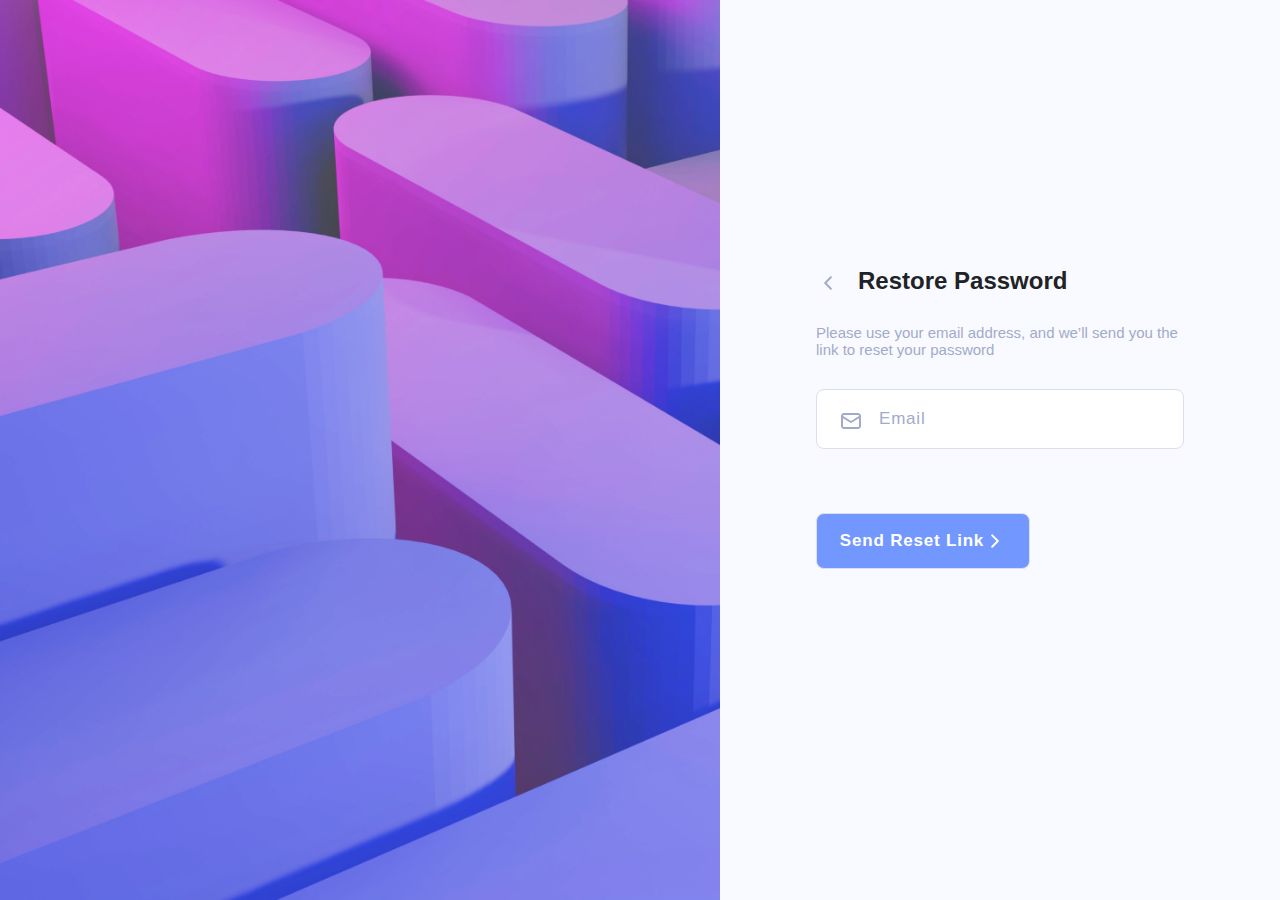
==== views/restore-password.html @ 3a121555 "feat: implement password reset page" ====
<!DOCTYPE html>
<html lang="en">
<head>
    <meta charset="UTF-8">
    <meta http-equiv="X-UA-Compatible" content="IE=edge">
    <meta name="viewport" content="width=device-width, initial-scale=1.0">
    <link rel="stylesheet" href="../styles/index.css">
    <link rel="stylesheet" href="../styles/restore-password.css">
    <title>Document</title>
</head>
<body>
    <div class="wrapper">
        <div class="background-img"></div>
        <div class="auth-area">
            <div class="auth-area__wrapper">
                <div class="header-wrapper">
                <a href="#"><img src="../assets/angle-left.svg" alt=""></a>
                <h2>
                    Restore password
                </h2>
            </div>
            <p class="restore-note">Please use your email address, and we’ll 
                send you the link to reset your password
            </p>
                <form class="auth-area__form">
                    <input type="email" name="email" id="email" placeholder="Email">
                    <input type="submit" id="image-button" value="Send Reset Link"></input>
                </form>
            </div>
        </div>
    </div>
</body>
</html>
---- styles/index.css ----
html {
    font-family: 'Poppins', sans-serif;
}

body {
    margin: 0;
    padding: 0;
}

p {
    color: #A1ABC9;
}

.wrapper {
    height: 100vh;
    display: flex;
}

.auth-area {
    flex: 1 0 560px;
    background-color: #F9FAFF;
}

.auth-area__wrapper {
    margin: 0 auto;
    width: 368px;
    margin-top: 168px;
}

.background-img {
    flex: 0 1 1360px;
    background-image: url(../assets/bg.png);
    background-size: auto 100%;
    background-repeat: no-repeat;
}

h2 {
    font-size: 24px;
    color: #202225;
    text-transform: capitalize;
    line-height: 110%;
    margin-bottom: 40px;
}

.auth-area__form {
    display: flex;
    flex-direction: column;
}

.auth-area__form input {
    height: 56px;
    color: #A1ABC9;
    border: 1px solid #DCE0EC;
    border-radius: 8px;
    font-size: 17px;
    margin-bottom: 37px;
    background-color: white;
}

.auth-area__form input[type=submit] {
    margin-top: 23px;
    width: 140px;
    color: white;
    font-weight: 600;
    align-items: center;
    text-transform: capitalize;
    background: #7297FF url('../assets/angle-right.svg') no-repeat center right 22px;
    padding-left: 0px;
    padding-right: 22px;
}

::placeholder {
    color: #A1ABC9;
    text-transform: capitalize;
}

.auth-area__password img {
    margin-left: -50px;
    padding-top: 11px;
    margin-bottom: -6px;
} 

@media (max-width: 430px) {
    .auth-area__form {
        width: 256px;
    }

    .auth-area__wrapper {
        width: 256px;
    }
}

@media (max-width: 590px) {
    .auth-area__wrapper {
        margin-top: 35px;
        height: 100vh;
    }

    .auth-area input[type=submit] {
        height: 48px;
        margin-top: 7px;
        width: 125px;
    }

    .auth-area__form input {
        height: 40px;
        margin-bottom: 20px;
        background-color: white;
        padding-left: 47px;
        letter-spacing: 0px;
        font-size: 15px;
    }

    .auth-area__password img {
        margin-left: -40px;
    }

    h2 {
        font-size: 20px;
        margin-bottom: 29px;
    }

    .wrapper {
        flex-direction: column;
    }

    .background-img {
        background-size: 100%;
    }

    .auth-area {
        position: absolute;
        left: 0;
        right: 0;
        top: 74px;
        border-radius: 25px;
    }
}
---- styles/restore-password.css ----
input#email {
    background: url(../assets/email.svg) no-repeat scroll 22px 19px;
    background-color: white;
}

input {
    padding-left: 62px;
    letter-spacing: 0.8px;
} 

.header-wrapper {
    display: flex;
    align-items: center;
}

.auth-area__wrapper {
    margin-top: 236px;
}

h2 {
    padding-top: 12px;
    padding-left: 18px;
}

.restore-note {
    font-size: 15px;
    margin-top: -10px;
}

.auth-area__form {
    margin-top: 31px;
}

.auth-area__form input[type=submit] {
    margin-top: 27px;
    width: 214px;
    font-weight: 600;
}

@media (max-width: 590px) {
    input#email {
        background: url(../assets/email.svg) no-repeat scroll 15px 10px;
        background-color: white;
    }

    .auth-area__wrapper {
        margin-top: 10px;
        height: 100vh;
    }

    .auth-area__form {
        margin-top: 20px;
    }

    .restore-note {
        margin-top: -3px;
        line-height: 20px;
        width: 251px;
    }
    
    .auth-area__form input[type=submit] {
        margin-top: 10px;
        width: 201px;
    }
}
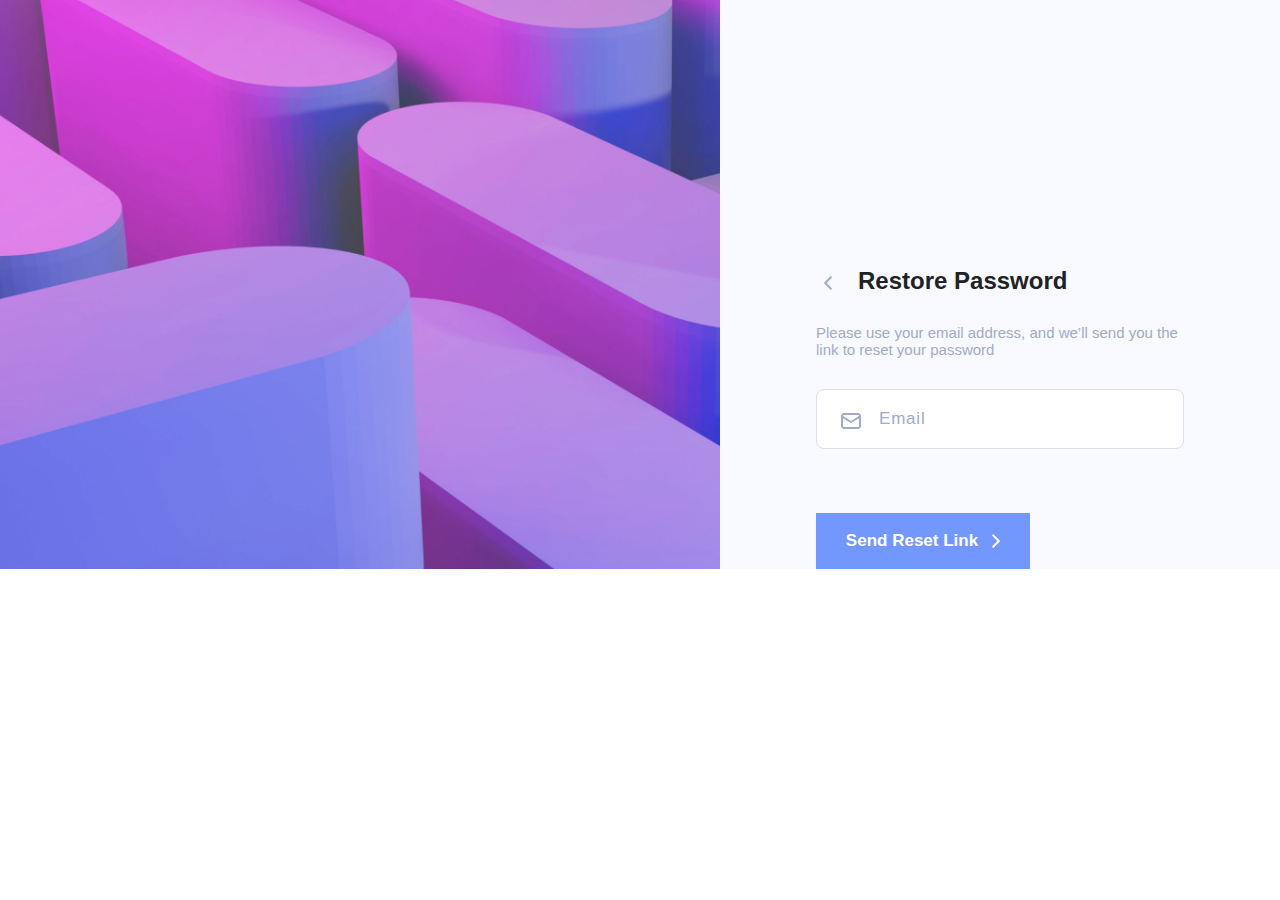
==== commit 214e1193: "fix: correct position of eye icons and background image" ====
--- a/views/restore-password.html
+++ b/views/restore-password.html
@@ -10,7 +10,6 @@
 </head>
 <body>
     <div class="wrapper">
-        <div class="background-img"></div>
         <div class="auth-area">
             <div class="auth-area__wrapper">
                 <div class="header-wrapper">
@@ -24,7 +23,7 @@
             </p>
                 <form class="auth-area__form">
                     <input type="email" name="email" id="email" placeholder="Email">
-                    <input type="submit" id="image-button" value="Send Reset Link"></input>
+                    <button type="submit" id="image-button">Send Reset Link</button>
                 </form>
             </div>
         </div>
--- a/styles/index.css
+++ b/styles/index.css
@@ -1,37 +1,42 @@
 html {
     font-family: 'Poppins', sans-serif;
+    height: 100vh;
+
 }
 
 body {
     margin: 0;
     padding: 0;
+    height: 100%;
 }
 
 p {
     color: #A1ABC9;
 }
 
+a {
+    color: #7297FF;
+}
+
 .wrapper {
-    height: 100vh;
     display: flex;
+    background-image: url(../assets/bg.png);
+    background-size: cover;
+    background-repeat: no-repeat;
+    height: 100%;
 }
 
 .auth-area {
-    flex: 1 0 560px;
+    flex: 0 1 560px;
     background-color: #F9FAFF;
+    display: block;
+    margin-left: auto;
 }
 
 .auth-area__wrapper {
     margin: 0 auto;
     width: 368px;
     margin-top: 168px;
-}
-
-.background-img {
-    flex: 0 1 1360px;
-    background-image: url(../assets/bg.png);
-    background-size: auto 100%;
-    background-repeat: no-repeat;
 }
 
 h2 {
@@ -57,9 +62,12 @@
     background-color: white;
 }
 
-.auth-area__form input[type=submit] {
-    margin-top: 23px;
+.auth-area__form #image-button {
+    border: none;
+    font-size: 17px;
+    margin-top: 27px;
     width: 140px;
+    height: 56px;
     color: white;
     font-weight: 600;
     align-items: center;
@@ -74,11 +82,11 @@
     text-transform: capitalize;
 }
 
-.auth-area__password img {
-    margin-left: -50px;
-    padding-top: 11px;
-    margin-bottom: -6px;
-} 
+@media (max-height: 1000px) {
+    .wrapper {
+        height: auto;
+    }
+}
 
 @media (max-width: 430px) {
     .auth-area__form {
@@ -92,11 +100,16 @@
 
 @media (max-width: 590px) {
     .auth-area__wrapper {
-        margin-top: 35px;
         height: 100vh;
+        margin-top: 32px;
+        padding-top: 11px;
     }
 
-    .auth-area input[type=submit] {
+    .wrapper {
+        height: auto;
+    }
+
+    .auth-area #image-button {
         height: 48px;
         margin-top: 7px;
         width: 125px;
@@ -111,28 +124,23 @@
         font-size: 15px;
     }
 
-    .auth-area__password img {
-        margin-left: -40px;
-    }
-
     h2 {
         font-size: 20px;
         margin-bottom: 29px;
+        margin-top: 32px;
     }
 
     .wrapper {
         flex-direction: column;
     }
 
-    .background-img {
-        background-size: 100%;
-    }
-
     .auth-area {
-        position: absolute;
+        position: relative;
         left: 0;
         right: 0;
+        height: 100%;
         top: 74px;
         border-radius: 25px;
+        margin-left: 0;
     }
 }--- a/styles/restore-password.css
+++ b/styles/restore-password.css
@@ -31,7 +31,7 @@
     margin-top: 31px;
 }
 
-.auth-area__form input[type=submit] {
+.auth-area__form #image-button {
     margin-top: 27px;
     width: 214px;
     font-weight: 600;
@@ -45,11 +45,15 @@
 
     .auth-area__wrapper {
         margin-top: 10px;
-        height: 100vh;
     }
 
     .auth-area__form {
         margin-top: 20px;
+    }
+
+    h2 {
+        margin-top: 22px;
+        padding-top: 0;
     }
 
     .restore-note {
@@ -58,7 +62,7 @@
         width: 251px;
     }
     
-    .auth-area__form input[type=submit] {
+    .auth-area__form #image-button {
         margin-top: 10px;
         width: 201px;
     }
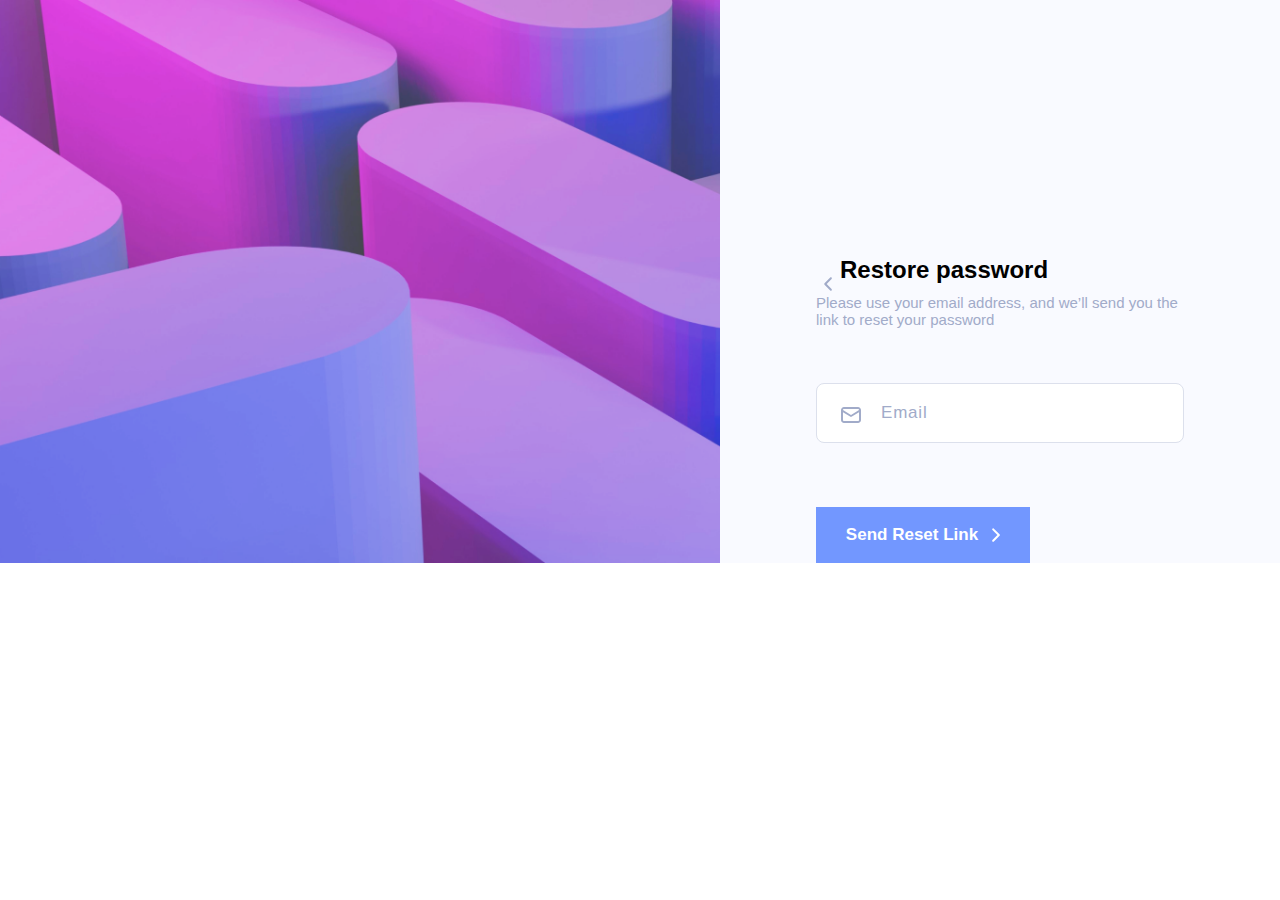
==== commit 97c9d70c: "fix: place to-sign-in on bottom of the sign-in page using flex" ====
--- a/views/restore-password.html
+++ b/views/restore-password.html
@@ -13,7 +13,7 @@
         <div class="auth-area">
             <div class="auth-area__wrapper">
                 <div class="header-wrapper">
-                <a href="#"><img src="../assets/angle-left.svg" alt=""></a>
+                <a class="header-wrapper__link" href="#"><img src="../assets/angle-left.svg" alt=""></a>
                 <h2>
                     Restore password
                 </h2>
--- a/styles/index.css
+++ b/styles/index.css
@@ -18,6 +18,10 @@
     color: #7297FF;
 }
 
+.auth-area__wrapper a {
+    margin-top: 32px;
+}
+
 .wrapper {
     display: flex;
     background-image: url(../assets/bg.png);
@@ -29,7 +33,7 @@
 .auth-area {
     flex: 0 1 560px;
     background-color: #F9FAFF;
-    display: block;
+    display: flex;
     margin-left: auto;
 }
 
@@ -37,9 +41,11 @@
     margin: 0 auto;
     width: 368px;
     margin-top: 168px;
+    display: flex;
+    flex-direction: column;
 }
 
-h2 {
+.header {
     font-size: 24px;
     color: #202225;
     text-transform: capitalize;
@@ -62,6 +68,11 @@
     background-color: white;
 }
 
+.auth-area__form input:focus {
+    box-shadow: 0px 4px 32px rgba(218, 228, 255, 0.16);
+    border: 1px solid #7297FF;
+}
+
 .auth-area__form #image-button {
     border: none;
     font-size: 17px;
@@ -82,7 +93,7 @@
     text-transform: capitalize;
 }
 
-@media (max-height: 1000px) {
+@media (max-height: 900px) {
     .wrapper {
         height: auto;
     }
@@ -124,7 +135,7 @@
         font-size: 15px;
     }
 
-    h2 {
+    .header {
         font-size: 20px;
         margin-bottom: 29px;
         margin-top: 32px;
--- a/styles/restore-password.css
+++ b/styles/restore-password.css
@@ -4,7 +4,7 @@
 }
 
 input {
-    padding-left: 62px;
+    padding-left: 64px;
     letter-spacing: 0.8px;
 } 
 
@@ -17,7 +17,7 @@
     margin-top: 236px;
 }
 
-h2 {
+.header {
     padding-top: 12px;
     padding-left: 18px;
 }
@@ -28,7 +28,7 @@
 }
 
 .auth-area__form {
-    margin-top: 31px;
+    margin-top: 40px;
 }
 
 .auth-area__form #image-button {
@@ -51,7 +51,7 @@
         margin-top: 20px;
     }
 
-    h2 {
+    .header {
         margin-top: 22px;
         padding-top: 0;
     }
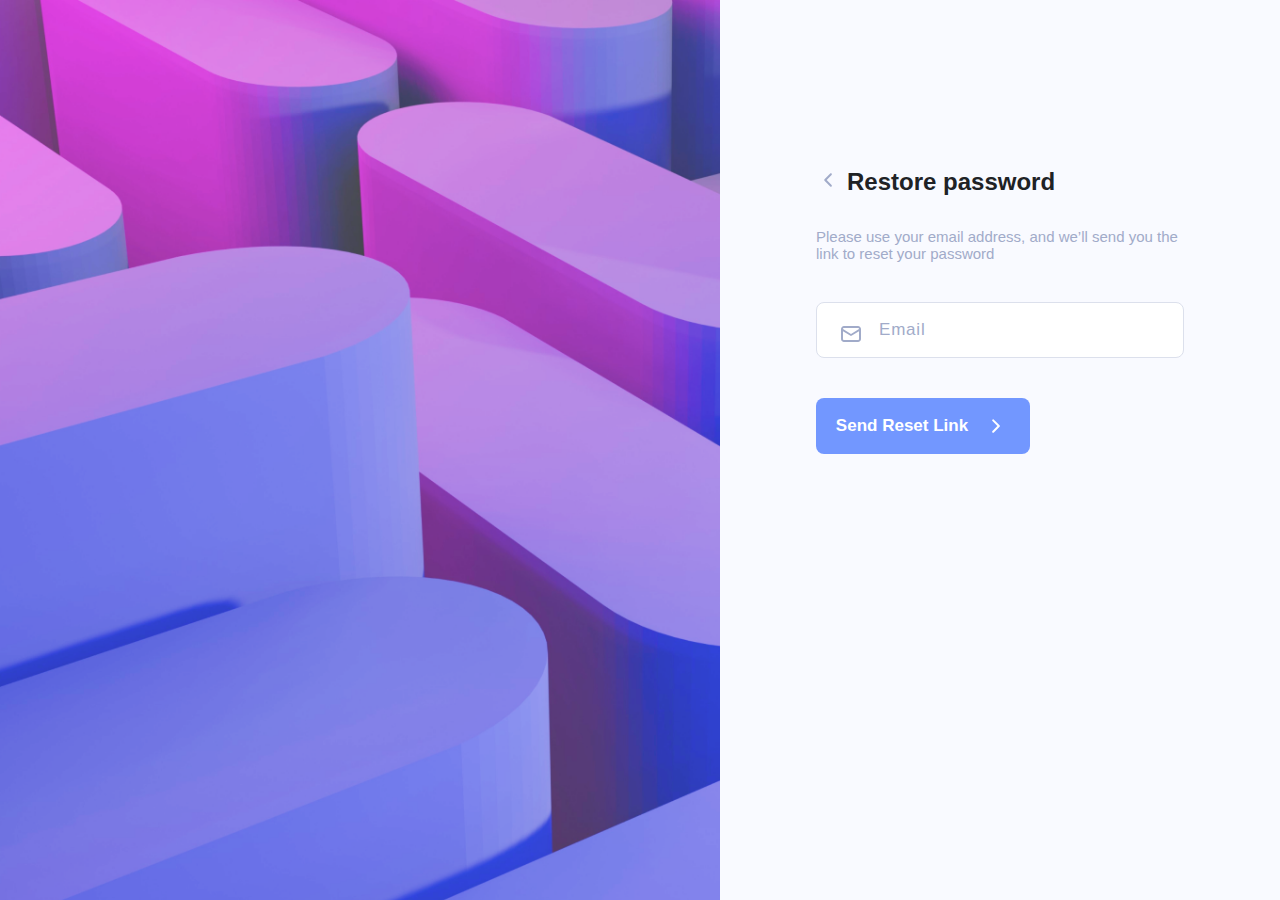
==== commit 251e694d: "style: fix style bugs" ====
--- a/views/restore-password.html
+++ b/views/restore-password.html
@@ -1,32 +1,34 @@
 <!DOCTYPE html>
 <html lang="en">
-<head>
-    <meta charset="UTF-8">
-    <meta http-equiv="X-UA-Compatible" content="IE=edge">
-    <meta name="viewport" content="width=device-width, initial-scale=1.0">
-    <link rel="stylesheet" href="../styles/index.css">
-    <link rel="stylesheet" href="../styles/restore-password.css">
+  <head>
+    <meta charset="UTF-8" />
+    <meta http-equiv="X-UA-Compatible" content="IE=edge" />
+    <meta name="viewport" content="width=device-width, initial-scale=1.0" />
+    <link rel="stylesheet" href="../styles/index.css" />
+    <link rel="stylesheet" href="../styles/restore-password.css" />
     <title>Document</title>
-</head>
-<body>
+  </head>
+  <body>
     <div class="wrapper">
-        <div class="auth-area">
-            <div class="auth-area__wrapper">
-                <div class="header-wrapper">
-                <a class="header-wrapper__link" href="#"><img src="../assets/angle-left.svg" alt=""></a>
-                <h2>
-                    Restore password
-                </h2>
+      <div class="auth-area">
+        <div class="auth-area__wrapper">
+          <div class="header-wrapper header-wrapper__link">
+            <a href="#">
+                <h2>Restore password</h2>
+            </a>
+          </div>
+          <p class="restore-note">
+            Please use your email address, and we’ll send you the link to reset
+            your password
+          </p>
+          <form class="auth-area__form">
+            <div class="auth-area__input">
+              <input type="email" name="email" id="email" placeholder="Email" />
             </div>
-            <p class="restore-note">Please use your email address, and we’ll 
-                send you the link to reset your password
-            </p>
-                <form class="auth-area__form">
-                    <input type="email" name="email" id="email" placeholder="Email">
-                    <button type="submit" id="image-button">Send Reset Link</button>
-                </form>
-            </div>
+            <button type="submit" id="image-button">Send Reset Link</button>
+          </form>
         </div>
+      </div>
     </div>
-</body>
-</html>+  </body>
+</html>
--- a/styles/index.css
+++ b/styles/index.css
@@ -10,16 +10,20 @@
     height: 100%;
 }
 
+button {
+    border-radius: 8px;
+}
+
+button:hover {
+    cursor: pointer;
+}
+
 p {
     color: #A1ABC9;
 }
 
 a {
     color: #7297FF;
-}
-
-.auth-area__wrapper a {
-    margin-top: 32px;
 }
 
 .wrapper {
@@ -28,21 +32,32 @@
     background-size: cover;
     background-repeat: no-repeat;
     height: 100%;
+    justify-content: flex-end;
+}
+
+.header-wrapper__link a {
+    text-decoration: none;
+    color: #202225;
+}
+
+input {
+    width: 100%;
+    box-sizing: border-box;
 }
 
 .auth-area {
-    flex: 0 1 560px;
     background-color: #F9FAFF;
     display: flex;
-    margin-left: auto;
+    padding: 168px 96px;
+    max-width: 560px;
+    width: 100%;
+    box-sizing: border-box;
 }
 
 .auth-area__wrapper {
-    margin: 0 auto;
-    width: 368px;
-    margin-top: 168px;
     display: flex;
     flex-direction: column;
+    width: 100%;
 }
 
 .header {
@@ -50,12 +65,46 @@
     color: #202225;
     text-transform: capitalize;
     line-height: 110%;
+}
+
+#confirm-password-eye, #password-eye {
+    position: absolute;
+    border: none;
+    background-color: transparent;
+    width: 20px;
+    height: 20px;
+    right: 18px;
+    top: 50%;
+    transform: translateY(-50%);
+}
+
+h2 {
+    margin: 0;
+}
+
+.header-wrapper {
+    display: flex;
+    align-items: center;
     margin-bottom: 40px;
 }
 
+.header-wrapper__link h2 {
+    padding-left: 31px;
+}
+
+.header-wrapper__link {
+    margin-bottom: 32px;
+}
+
 .auth-area__form {
     display: flex;
     flex-direction: column;
+}
+
+.auth-area__input {
+    position: relative;
+    height: 56px;
+    margin-bottom: 40px;
 }
 
 .auth-area__form input {
@@ -64,7 +113,6 @@
     border: 1px solid #DCE0EC;
     border-radius: 8px;
     font-size: 17px;
-    margin-bottom: 37px;
     background-color: white;
 }
 
@@ -76,7 +124,6 @@
 .auth-area__form #image-button {
     border: none;
     font-size: 17px;
-    margin-top: 27px;
     width: 140px;
     height: 56px;
     color: white;
@@ -84,51 +131,65 @@
     align-items: center;
     text-transform: capitalize;
     background: #7297FF url('../assets/angle-right.svg') no-repeat center right 22px;
-    padding-left: 0px;
-    padding-right: 22px;
-}
+    padding-right: 48px;
+}
+
+.header-wrapper__link a {
+    background: url(../assets/angle-left.svg) no-repeat;
+}
+
+input {
+    padding-left: 62px;
+    letter-spacing: 0.8px;
+  }
 
 ::placeholder {
     color: #A1ABC9;
     text-transform: capitalize;
 }
 
-@media (max-height: 900px) {
+@media (max-height: 790px) {
+    .wrapper {
+        height: 100%;
+    }
+}
+
+@media (max-width: 440px) {
+    .auth-area__form {
+        width: 256px;
+    }
+
+    .auth-area__wrapper {
+        width: 256px;
+    }
+
+    h2 {
+        font-size: 20px;
+    }
+}
+
+@media (max-width: 560px) {
+    .auth-area__wrapper {
+        height: 100vh;
+        padding-top: 0;
+    }
+
+    .auth-area {
+        padding: 32px;
+        justify-content: center;
+      }
+
     .wrapper {
         height: auto;
     }
-}
-
-@media (max-width: 430px) {
-    .auth-area__form {
-        width: 256px;
-    }
-
-    .auth-area__wrapper {
-        width: 256px;
-    }
-}
-
-@media (max-width: 590px) {
-    .auth-area__wrapper {
-        height: 100vh;
-        margin-top: 32px;
-        padding-top: 11px;
-    }
-
-    .wrapper {
-        height: auto;
-    }
 
     .auth-area #image-button {
         height: 48px;
-        margin-top: 7px;
         width: 125px;
     }
 
     .auth-area__form input {
         height: 40px;
-        margin-bottom: 20px;
         background-color: white;
         padding-left: 47px;
         letter-spacing: 0px;
@@ -137,8 +198,11 @@
 
     .header {
         font-size: 20px;
-        margin-bottom: 29px;
-        margin-top: 32px;
+        margin-bottom: 24px;
+    }
+
+    #password-eye, #confirm-password-eye {
+        transform: translateY(-100%);
     }
 
     .wrapper {
@@ -146,12 +210,8 @@
     }
 
     .auth-area {
-        position: relative;
-        left: 0;
-        right: 0;
-        height: 100%;
-        top: 74px;
+        margin-top: 72px;
         border-radius: 25px;
-        margin-left: 0;
+        width: 100%;
     }
 }--- a/styles/restore-password.css
+++ b/styles/restore-password.css
@@ -3,36 +3,13 @@
     background-color: white;
 }
 
-input {
-    padding-left: 64px;
-    letter-spacing: 0.8px;
-} 
-
-.header-wrapper {
-    display: flex;
-    align-items: center;
-}
-
-.auth-area__wrapper {
-    margin-top: 236px;
-}
-
-.header {
-    padding-top: 12px;
-    padding-left: 18px;
-}
-
 .restore-note {
     font-size: 15px;
-    margin-top: -10px;
-}
-
-.auth-area__form {
-    margin-top: 40px;
+    margin: 0;
+    margin-bottom: 40px;
 }
 
 .auth-area__form #image-button {
-    margin-top: 27px;
     width: 214px;
     font-weight: 600;
 }
@@ -43,21 +20,11 @@
         background-color: white;
     }
 
-    .auth-area__wrapper {
-        margin-top: 10px;
-    }
-
-    .auth-area__form {
-        margin-top: 20px;
-    }
-
     .header {
-        margin-top: 22px;
         padding-top: 0;
     }
 
     .restore-note {
-        margin-top: -3px;
         line-height: 20px;
         width: 251px;
     }
